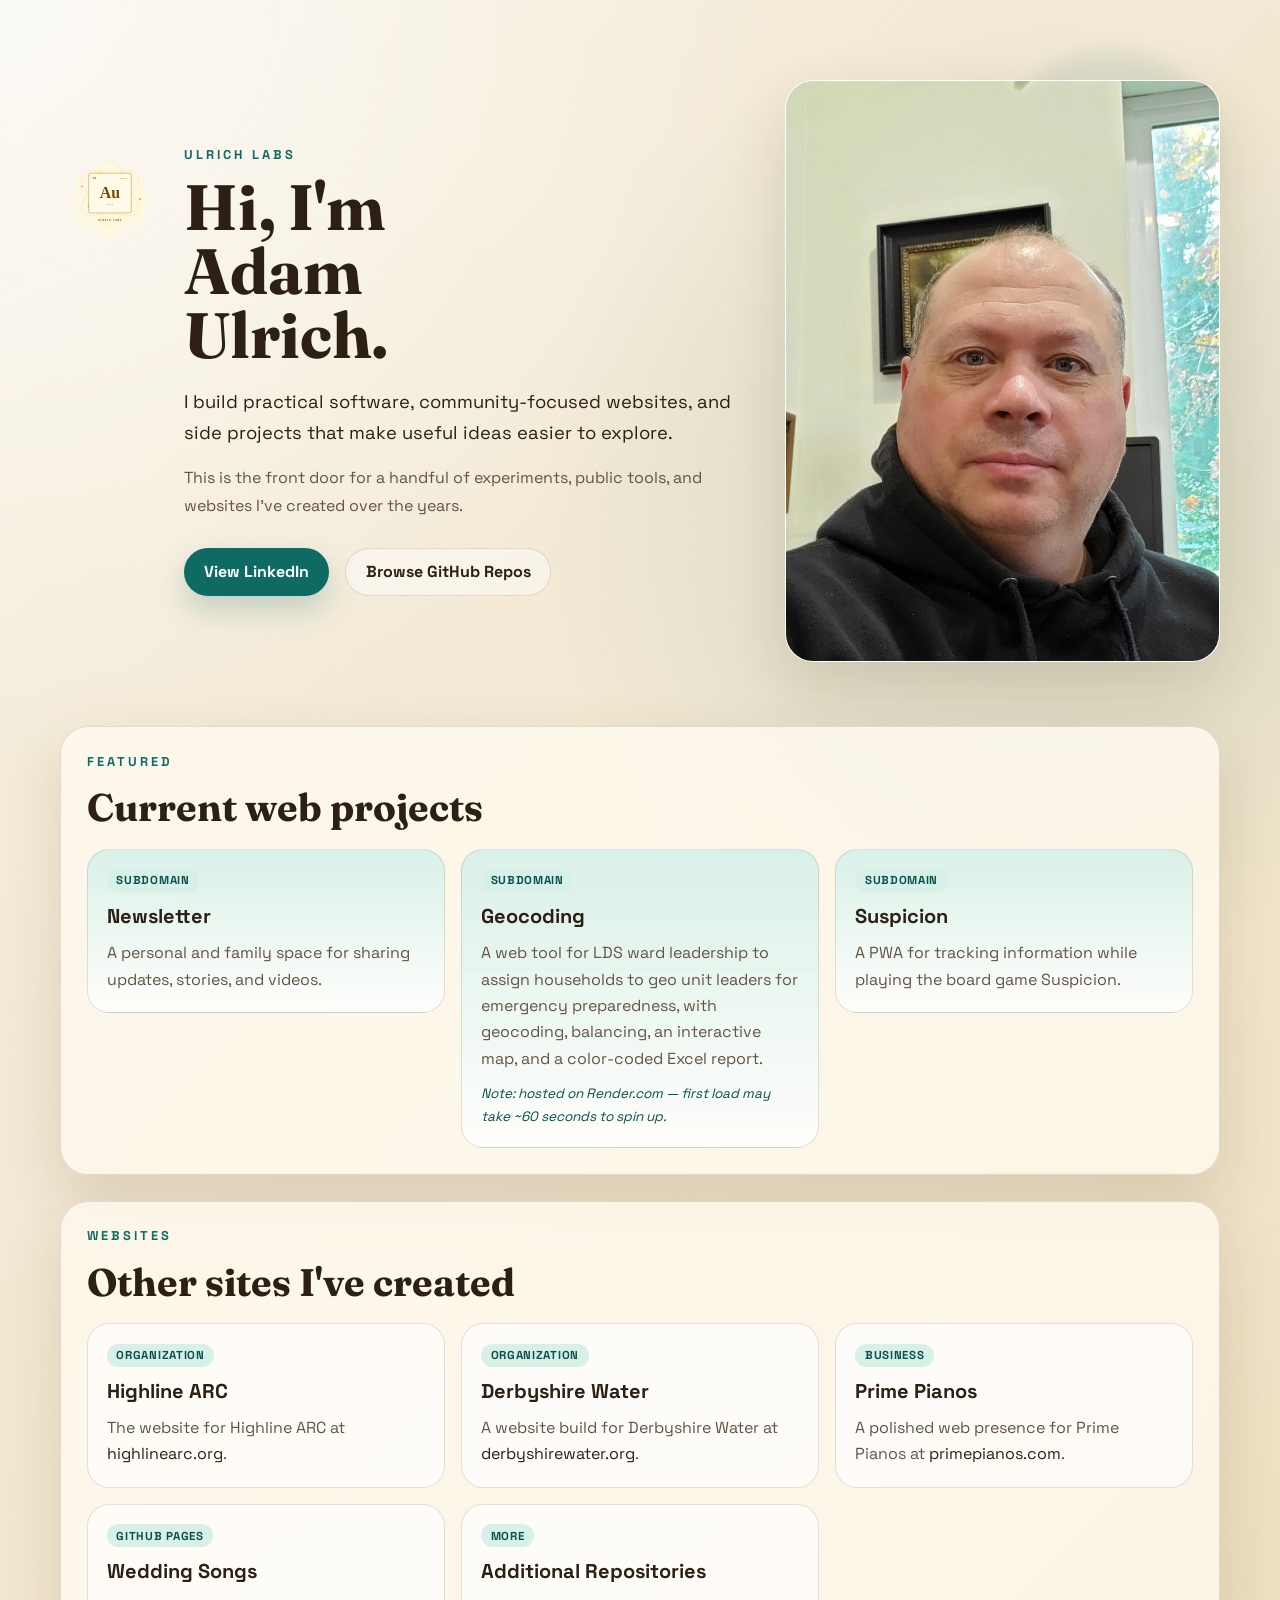
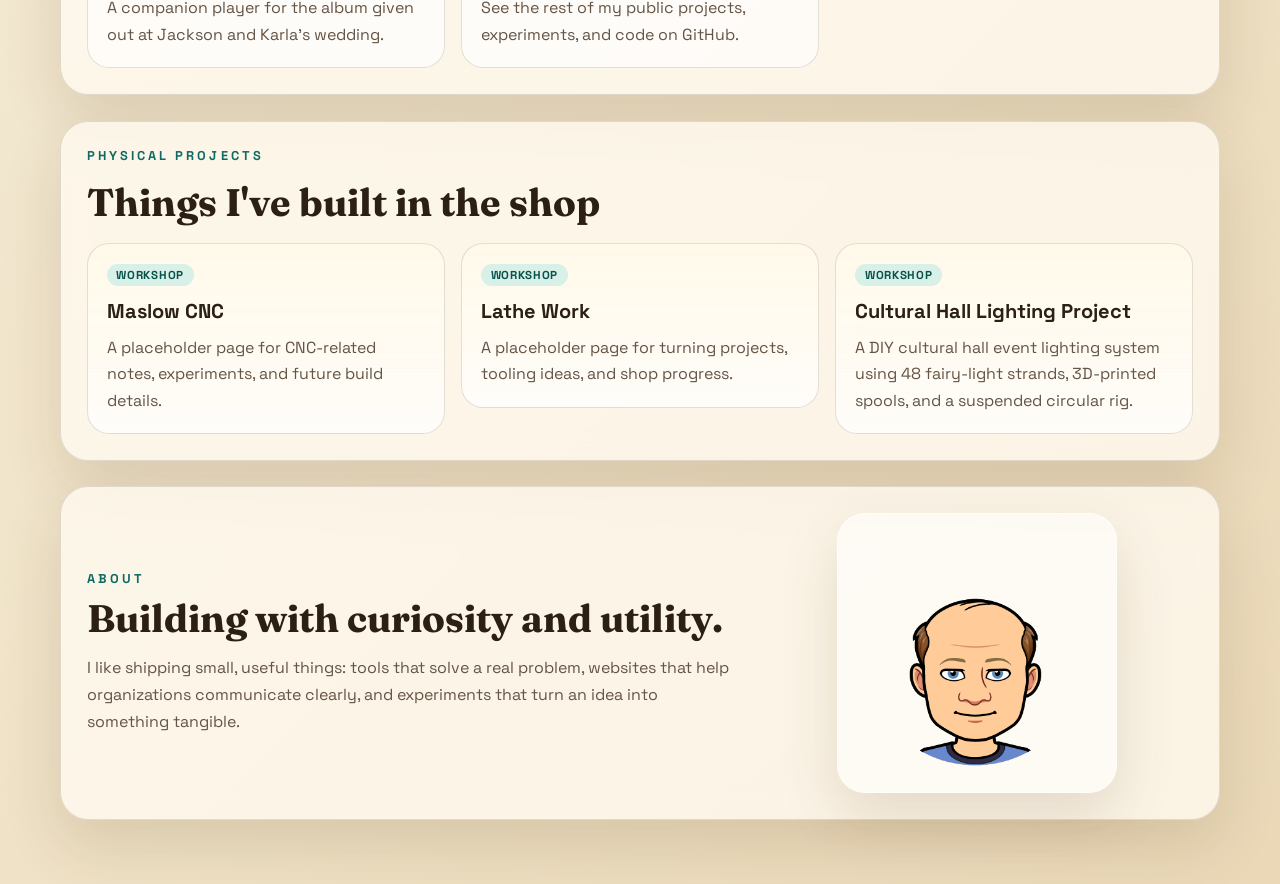
==== index.html @ a79c29d8 "wip" ====
<!DOCTYPE html>
<html lang="en">
<head>
  <meta charset="UTF-8">
  <meta name="viewport" content="width=device-width, initial-scale=1.0">
  <title>Ulrich Labs | Adam Ulrich</title>
  <meta
    name="description"
    content="The home of Adam Ulrich's software, experiments, and web projects."
  >
  <link rel="preconnect" href="https://fonts.googleapis.com">
  <link rel="preconnect" href="https://fonts.gstatic.com" crossorigin>
  <link
    href="https://fonts.googleapis.com/css2?family=Space+Grotesk:wght@400;500;700&family=Fraunces:opsz,wght@9..144,600;9..144,700&display=swap"
    rel="stylesheet"
  >
  <link rel="icon" href="ulrichlabs-favicon.svg" type="image/svg+xml">
  <link rel="stylesheet" href="style.css">
</head>
<body>
  <div class="page-shell">
    <header class="hero">
      <div class="hero-copy">
        <div class="intro-lockup">
          <a class="site-logo" href="index.html" aria-label="Ulrich Labs home">
            <img src="ulrichlabs-au-icon.svg" alt="Ulrich Labs AU icon">
          </a>
          <div class="intro-copy">
            <p class="eyebrow">Ulrich Labs</p>
            <h1>Hi, I'm Adam Ulrich.</h1>
            <p class="lede">
              I build practical software, community-focused websites, and side projects
              that make useful ideas easier to explore.
            </p>
            <p class="intro">
              This is the front door for a handful of experiments, public tools, and
              websites I've created over the years.
            </p>
            <div class="hero-actions">
              <a class="button button-primary" href="https://www.linkedin.com/in/adammulrich" target="_blank" rel="noreferrer">View LinkedIn</a>
              <a class="button button-secondary" href="https://github.com/adamulrich?tab=repositories" target="_blank" rel="noreferrer">Browse GitHub Repos</a>
            </div>
          </div>
        </div>
      </div>
      <div class="hero-media">
        <div class="portrait-card">
          <img
            src="images/20211103_090800-1742853880861.jpg"
            alt="Portrait of Adam Ulrich"
          >
        </div>
      </div>
    </header>

    <main>
      <section class="panel">
        <div class="section-heading">
          <p class="eyebrow">Featured</p>
          <h2>Current web projects</h2>
        </div>
        <div class="card-grid">
          <a class="project-card highlight" href="https://newsletter.ulrichlabs.dev" target="_blank" rel="noreferrer">
            <span class="card-tag">Subdomain</span>
            <h3>Newsletter</h3>
            <p>A personal and family space for sharing updates, stories, and videos.</p>
          </a>
          <a class="project-card highlight" href="https://geocoding.ulrichlabs.dev" target="_blank" rel="noreferrer">
            <span class="card-tag">Subdomain</span>
            <h3>Geocoding</h3>
            <p>A web tool for LDS ward leadership to assign households to geo unit leaders for emergency preparedness, with geocoding, balancing, an interactive map, and a color-coded Excel report.</p>
            <p class="card-note">Note: hosted on Render.com &mdash; first load may take ~60 seconds to spin up.</p>
          </a>
          <a class="project-card highlight" href="https://suspicion.ulrichlabs.dev" target="_blank" rel="noreferrer">
            <span class="card-tag">Subdomain</span>
            <h3>Suspicion</h3>
            <p>A PWA for tracking information while playing the board game Suspicion.</p>
          </a>
        </div>
      </section>

      <section class="panel">
        <div class="section-heading">
          <p class="eyebrow">Websites</p>
          <h2>Other sites I've created</h2>
        </div>
        <div class="card-grid">
          <a class="project-card" href="https://highlinearc.org" target="_blank" rel="noreferrer">
            <span class="card-tag">Organization</span>
            <h3>Highline ARC</h3>
            <p>The website for Highline ARC at <span>highlinearc.org</span>.</p>
          </a>
          <a class="project-card" href="https://derbyshirewater.org" target="_blank" rel="noreferrer">
            <span class="card-tag">Organization</span>
            <h3>Derbyshire Water</h3>
            <p>A website build for Derbyshire Water at <span>derbyshirewater.org</span>.</p>
          </a>
          <a class="project-card" href="https://primepianos.com" target="_blank" rel="noreferrer">
            <span class="card-tag">Business</span>
            <h3>Prime Pianos</h3>
            <p>A polished web presence for Prime Pianos at <span>primepianos.com</span>.</p>
          </a>
          <a class="project-card" href="https://adamulrich.github.io/wedding_songs/" target="_blank" rel="noreferrer">
            <span class="card-tag">GitHub Pages</span>
            <h3>Wedding Songs</h3>
            <p>A companion player for the album given out at Jackson and Karla's wedding.</p>
          </a>
          <a class="project-card" href="https://github.com/adamulrich?tab=repositories" target="_blank" rel="noreferrer">
            <span class="card-tag">More</span>
            <h3>Additional Repositories</h3>
            <p>See the rest of my public projects, experiments, and code on GitHub.</p>
          </a>
        </div>
      </section>

      <section class="panel">
        <div class="section-heading">
          <p class="eyebrow">Physical Projects</p>
          <h2>Things I've built in the shop</h2>
        </div>
        <div class="card-grid">
          <a class="project-card project-card-static" href="projects/maslow-cnc.html">
            <span class="card-tag">Workshop</span>
            <h3>Maslow CNC</h3>
            <p>A placeholder page for CNC-related notes, experiments, and future build details.</p>
          </a>
          <a class="project-card project-card-static" href="projects/lathe-work.html">
            <span class="card-tag">Workshop</span>
            <h3>Lathe Work</h3>
            <p>A placeholder page for turning projects, tooling ideas, and shop progress.</p>
          </a>
          <a class="project-card project-card-static" href="projects/cultural-hall-lighting.html">
            <span class="card-tag">Workshop</span>
            <h3>Cultural Hall Lighting Project</h3>
            <p>A DIY cultural hall event lighting system using 48 fairy-light strands, 3D-printed spools, and a suspended circular rig.</p>
          </a>
        </div>
      </section>

      <section class="about-strip">
        <div class="about-text">
          <p class="eyebrow">About</p>
          <h2>Building with curiosity and utility.</h2>
          <p>
            I like shipping small, useful things: tools that solve a real problem,
            websites that help organizations communicate clearly, and experiments
            that turn an idea into something tangible.
          </p>
        </div>
        <div class="about-media">
          <div class="about-bitmoji">
            <img
              src="images/adamu.png"
              alt="Bitmoji illustration of Adam Ulrich"
            >
          </div>
        </div>
      </section>
    </main>
  </div>
  <script src="lightbox.js"></script>
</body>
</html>
---- style.css ----
:root {
  --bg: #f6efe1;
  --bg-deep: #ead8b7;
  --panel: rgba(255, 250, 241, 0.8);
  --panel-strong: #fffaf1;
  --line: rgba(57, 42, 25, 0.14);
  --text: #2c2014;
  --muted: #645445;
  --accent: #0e6b63;
  --accent-strong: #0a514b;
  --accent-soft: #d7f0e8;
  --shadow: 0 24px 60px rgba(79, 47, 14, 0.14);
}

* {
  box-sizing: border-box;
}

html {
  scroll-behavior: smooth;
}

body {
  margin: 0;
  min-height: 100vh;
  font-family: "Space Grotesk", sans-serif;
  color: var(--text);
  background:
    radial-gradient(circle at top left, rgba(255, 255, 255, 0.72), transparent 28%),
    radial-gradient(circle at 80% 20%, rgba(14, 107, 99, 0.14), transparent 22%),
    linear-gradient(135deg, var(--bg) 0%, #f1e5cb 55%, var(--bg-deep) 100%);
}

img {
  display: block;
  max-width: 100%;
}

body.lightbox-active {
  overflow: hidden;
}

a {
  color: inherit;
  text-decoration: none;
}

.page-shell {
  width: min(1160px, calc(100% - 2rem));
  margin: 0 auto;
  padding: 2rem 0 4rem;
}

.page-shell-narrow {
  width: min(860px, calc(100% - 2rem));
}

.site-logo {
  display: inline-flex;
  align-items: center;
  width: fit-content;
  flex-shrink: 0;
}

.site-logo img {
  width: 100px;
  height: auto;
}

.intro-lockup {
  display: grid;
  grid-template-columns: auto minmax(0, 1fr);
  gap: 1.5rem;
  align-items: start;
}

.intro-copy {
  min-width: 0;
}

.hero,
.panel,
.about-strip {
  position: relative;
}

.hero {
  display: grid;
  grid-template-columns: 1.2fr 0.8fr;
  gap: 2rem;
  align-items: center;
  padding: 2rem 0 3rem;
}

.hero::before {
  content: "";
  position: absolute;
  inset: 1rem 0 auto auto;
  width: 220px;
  height: 220px;
  border-radius: 50%;
  background: rgba(14, 107, 99, 0.08);
  filter: blur(8px);
  z-index: -1;
}

.eyebrow {
  margin: 0 0 0.75rem;
  font-size: 0.8rem;
  font-weight: 700;
  letter-spacing: 0.24em;
  text-transform: uppercase;
  color: var(--accent);
}

h1,
h2,
h3 {
  margin: 0;
}

h1,
h2 {
  font-family: "Fraunces", serif;
  line-height: 1;
}

h1 {
  font-size: clamp(3rem, 5vw, 5.4rem);
  max-width: 9ch;
}

h2 {
  font-size: clamp(2rem, 3vw, 3rem);
}

.lede {
  max-width: 56ch;
  margin: 1.2rem 0 0;
  font-size: 1.15rem;
  line-height: 1.7;
  color: var(--text);
}

.intro {
  max-width: 54ch;
  margin: 1rem 0 0;
  line-height: 1.7;
  color: var(--muted);
}

.hero-actions {
  display: flex;
  flex-wrap: wrap;
  gap: 1rem;
  margin-top: 1.8rem;
}

.button {
  display: inline-flex;
  align-items: center;
  justify-content: center;
  min-height: 3rem;
  padding: 0.8rem 1.2rem;
  border-radius: 999px;
  border: 1px solid transparent;
  font-weight: 700;
  transition: transform 180ms ease, box-shadow 180ms ease, background 180ms ease;
}

.button:hover,
.project-card:hover {
  transform: translateY(-2px);
}

.button-primary {
  color: #fff;
  background: var(--accent);
  box-shadow: 0 14px 30px rgba(14, 107, 99, 0.22);
}

.button-primary:hover {
  background: var(--accent-strong);
}

.button-secondary {
  background: rgba(255, 255, 255, 0.45);
  border-color: var(--line);
}

.hero-media {
  display: grid;
  gap: 1rem;
  align-content: start;
  padding: 1rem 0 1rem 1rem;
}

.portrait-card {
  overflow: hidden;
  border: 1px solid rgba(255, 255, 255, 0.7);
  border-radius: 28px;
  box-shadow: var(--shadow);
  background: var(--panel-strong);
}

.portrait-card img {
  width: 100%;
  height: min(70vh, 580px);
  object-fit: cover;
  object-position: center top;
}

main {
  display: grid;
  align-items: start;
  gap: 1.6rem;
}

.detail-layout {
  padding-top: 0.5rem;
}

.panel,
.about-strip {
  padding: 1.6rem;
  border: 1px solid var(--line);
  border-radius: 28px;
  background: var(--panel);
  backdrop-filter: blur(12px);
  box-shadow: var(--shadow);
}

.section-heading {
  display: grid;
  gap: 0.4rem;
  margin-bottom: 1.4rem;
}

.card-grid {
  display: grid;
  grid-template-columns: repeat(3, minmax(0, 1fr));
  align-items: start;
  grid-auto-rows: max-content;
  gap: 1rem;
}

.card-grid-two {
  grid-template-columns: repeat(2, minmax(0, 1fr));
}

.project-card {
  display: grid;
  align-content: start;
  gap: 0.7rem;
  min-width: 0;
  padding: 1.2rem;
  border: 1px solid var(--line);
  border-radius: 22px;
  background: rgba(255, 255, 255, 0.66);
  transition: transform 180ms ease, border-color 180ms ease, box-shadow 180ms ease;
}

.project-card:hover {
  border-color: rgba(14, 107, 99, 0.45);
  box-shadow: 0 16px 36px rgba(79, 47, 14, 0.1);
}

.project-card h3 {
  font-size: 1.25rem;
}

.project-card p {
  margin: 0;
  line-height: 1.65;
  color: var(--muted);
}

.project-card p.card-note {
  font-size: 0.85rem;
  font-style: italic;
  color: var(--accent-strong);
}

.project-card span:not(.card-tag) {
  color: var(--text);
}

.highlight {
  background:
    linear-gradient(180deg, rgba(215, 240, 232, 0.95), rgba(255, 255, 255, 0.8));
}

.card-tag {
  display: inline-flex;
  align-items: center;
  width: fit-content;
  padding: 0.28rem 0.6rem;
  border-radius: 999px;
  background: var(--accent-soft);
  color: var(--accent-strong);
  font-size: 0.72rem;
  font-weight: 700;
  letter-spacing: 0.06em;
  text-transform: uppercase;
}

.project-card-static {
  background:
    linear-gradient(180deg, rgba(255, 249, 233, 0.94), rgba(255, 255, 255, 0.75));
}

.about-strip {
  display: grid;
  grid-template-columns: 1.2fr 0.8fr;
  gap: 1.4rem;
  align-items: center;
}

.about-media {
  display: flex;
  justify-content: center;
}

.about-bitmoji {
  width: min(100%, 280px);
  padding: 1rem;
  border: 1px solid rgba(255, 255, 255, 0.7);
  border-radius: 28px;
  background: rgba(255, 255, 255, 0.55);
  box-shadow: var(--shadow);
}

.about-bitmoji img {
  width: 100%;
  height: auto;
}

.detail-panel {
  display: grid;
  gap: 1rem;
  min-height: 320px;
  align-content: start;
}

.detail-title {
  font-size: clamp(2.6rem, 5vw, 4.4rem);
}

.detail-lede {
  max-width: 46ch;
  margin: 0;
  line-height: 1.75;
  color: var(--muted);
}

.detail-actions {
  display: flex;
  flex-wrap: wrap;
  gap: 1rem;
  margin-top: 0.5rem;
}

.about-text p:last-child {
  margin: 1rem 0 0;
  line-height: 1.7;
  color: var(--muted);
}

.project-hero-layout {
  display: grid;
  grid-template-columns: minmax(0, 1.1fr) minmax(280px, 0.9fr);
  gap: 2rem;
  align-items: center;
}

.project-hero-copy {
  min-width: 0;
}

.content-stack {
  display: grid;
  gap: 1.4rem;
}

.prose {
  display: grid;
  gap: 1rem;
  max-width: 72ch;
}

.prose p {
  margin: 0;
  line-height: 1.75;
  color: var(--muted);
}

.prose a,
.list-card a {
  color: var(--accent-strong);
  text-decoration: underline;
  text-underline-offset: 0.14em;
}

.intro-guidance {
  display: grid;
  gap: 1.2rem;
  min-width: 0;
  padding: 1.4rem;
  border: 1px solid rgba(14, 107, 99, 0.18);
  border-radius: 24px;
  background:
    linear-gradient(180deg, rgba(215, 240, 232, 0.46), rgba(255, 255, 255, 0.72));
}

.intro-guidance h3 {
  font-size: 1.2rem;
}

.intro-guidance p {
  margin: 0;
  line-height: 1.75;
  color: var(--muted);
}

.supporting-note {
  max-width: 72ch;
  margin: 0;
  line-height: 1.75;
  color: var(--muted);
}

.stat-grid {
  display: grid;
  grid-template-columns: repeat(4, minmax(0, 1fr));
  gap: 1rem;
}

.stat-card,
.list-card {
  padding: 1.2rem;
  border: 1px solid var(--line);
  border-radius: 22px;
  background: rgba(255, 255, 255, 0.66);
}

.stat-card strong {
  display: block;
  margin-bottom: 0.4rem;
  font-family: "Fraunces", serif;
  font-size: 2rem;
  line-height: 1;
}

.stat-card span {
  color: var(--muted);
  line-height: 1.6;
}

.checklist-grid {
  display: grid;
  grid-template-columns: repeat(3, minmax(0, 1fr));
  gap: 1rem;
}

.list-card h3 {
  margin-bottom: 0.85rem;
  font-size: 1.1rem;
}

.list-card ul + h3 {
  margin-top: 1.4rem;
}

.list-card ul {
  margin: 0;
  padding-left: 1.2rem;
  color: var(--muted);
  line-height: 1.65;
}

.list-card li + li {
  margin-top: 0.45rem;
}

.figure-grid {
  display: grid;
  grid-template-columns: repeat(2, minmax(0, 1fr));
  gap: 1rem;
}

.media-copy-layout {
  display: grid;
  grid-template-columns: minmax(0, 1fr) minmax(240px, 360px);
  gap: 1.5rem;
  align-items: start;
}

.media-copy-layout-30-70 {
  grid-template-columns: minmax(0, 3fr) minmax(320px, 7fr);
}

.rigging-layout {
  display: grid;
  grid-template-columns: minmax(0, 4fr) minmax(320px, 6fr);
  gap: 1rem;
  align-items: start;
}

.rigging-copy {
  min-width: 0;
}

.rigging-copy .section-heading {
  margin-bottom: 1rem;
}

.project-figure-fill {
  width: min(100%, 520px);
  justify-self: start;
  align-self: start;
}

.project-figure-fill img {
  width: 100%;
  height: auto;
  max-height: 600px;
  aspect-ratio: auto;
  object-fit: contain;
  object-position: center top;
}

.project-figure {
  margin: 0;
  overflow: hidden;
  border: 1px solid rgba(255, 255, 255, 0.7);
  border-radius: 24px;
  background: rgba(255, 255, 255, 0.72);
  box-shadow: var(--shadow);
}

.project-figure img {
  width: 100%;
  aspect-ratio: 16 / 9;
  object-fit: cover;
}

.project-figure figcaption {
  padding: 0.9rem 1rem 1rem;
  color: var(--muted);
  line-height: 1.55;
  font-size: 0.96rem;
}

.project-figure-portrait {
  max-width: 640px;
}

.project-figure-portrait img {
  aspect-ratio: auto;
  object-fit: contain;
  height: auto;
}

.project-figure-capped {
  width: min(100%, 360px);
  justify-self: center;
}

.project-figure-capped img {
  max-height: 430px;
}

.lightbox-trigger {
  cursor: zoom-in;
}

.lightbox {
  position: fixed;
  inset: 0;
  z-index: 9999;
  display: none;
}

.lightbox-open {
  display: block;
}

.lightbox-backdrop {
  position: absolute;
  inset: 0;
  background: rgba(27, 20, 12, 0.82);
  backdrop-filter: blur(6px);
}

.lightbox-dialog {
  position: relative;
  z-index: 1;
  display: grid;
  place-items: center;
  width: min(92vw, 1200px);
  height: min(88vh, 900px);
  margin: min(6vh, 3rem) auto;
  padding: 3.5rem 1.5rem 1.5rem;
}

.lightbox-image {
  max-width: 100%;
  max-height: 100%;
  width: auto;
  height: auto;
  border-radius: 20px;
  box-shadow: 0 24px 60px rgba(0, 0, 0, 0.35);
}

.lightbox-close {
  position: absolute;
  top: 0.25rem;
  right: 0.25rem;
  width: 2.75rem;
  height: 2.75rem;
  border: 0;
  border-radius: 999px;
  background: rgba(255, 250, 241, 0.92);
  color: var(--text);
  font-size: 2rem;
  line-height: 1;
  cursor: pointer;
  box-shadow: 0 12px 24px rgba(0, 0, 0, 0.2);
}

.lightbox-close:hover {
  background: #fff;
}

@media (max-width: 1120px) {
  .hero {
    grid-template-columns: 1fr;
    align-items: start;
  }

  .hero-copy,
  .hero-media {
    grid-column: 1;
    grid-row: 1;
  }

  .hero-copy {
    padding-right: 13rem;
  }

  .site-logo img {
    width: 82px;
  }

  .intro-lockup {
    grid-template-columns: auto minmax(0, 1fr);
    gap: 1rem;
    align-items: start;
  }

  .hero-media {
    padding: 0;
    justify-self: end;
    align-self: start;
    margin-top: 0.35rem;
    justify-items: end;
  }

  .portrait-card {
    width: 200px;
    border-radius: 24px;
  }

  .portrait-card img {
    display: block;
    height: 200px;
    aspect-ratio: 1;
    object-fit: cover;
    object-position: center 18%;
  }

  h1 {
    max-width: 12ch;
  }

  .media-copy-layout {
    grid-template-columns: 1fr;
  }

  .rigging-layout {
    grid-template-columns: 1fr;
  }
}

@media (max-width: 900px) {
  .hero-copy {
    padding-right: 11.5rem;
  }

  h1 {
    max-width: 9.5ch;
  }
}

@media (max-width: 960px) {
  .about-strip,
  .card-grid,
  .project-hero-layout,
  .stat-grid,
  .checklist-grid,
  .figure-grid,
  .media-copy-layout {
    grid-template-columns: 1fr;
  }

  .card-grid-two {
    grid-template-columns: 1fr;
  }

}

@media (max-width: 640px) {
  .page-shell {
    width: min(100% - 1rem, 100%);
    padding-top: 1rem;
  }

  .lightbox-dialog {
    width: min(94vw, 100%);
    height: min(84vh, 100%);
    padding: 3.25rem 0.75rem 0.75rem;
  }

  .lightbox-close {
    top: 0;
    right: 0;
  }

  .site-logo img {
    width: 72px;
  }

  .intro-lockup {
    grid-template-columns: auto minmax(0, 1fr);
    gap: 0.7rem;
    align-items: start;
  }

  .hero,
  .panel,
  .about-strip {
    padding: 1.2rem;
    border-radius: 22px;
  }

  h1 {
    font-size: clamp(2.4rem, 14vw, 3.5rem);
  }

  .hero-actions {
    flex-direction: column;
    clear: both;
  }

  .button {
    width: 100%;
  }

  .hero-copy {
    padding-right: 9.5rem;
    padding-top: 0;
  }

  .hero-media {
    margin-top: 0;
  }

  .portrait-card {
    width: 140px;
  }

  .portrait-card img {
    height: 140px;
  }
}

@media (max-width: 400px) {
  .hero-copy,
  .hero-media {
    grid-row: auto;
  }

  .hero-copy {
    padding-right: 0;
  }

  .hero-media {
    justify-self: center;
    align-self: start;
    justify-items: center;
    margin-bottom: 1rem;
  }

  .portrait-card {
    width: min(100%, 180px);
  }

  .portrait-card img {
    height: 180px;
  }
}
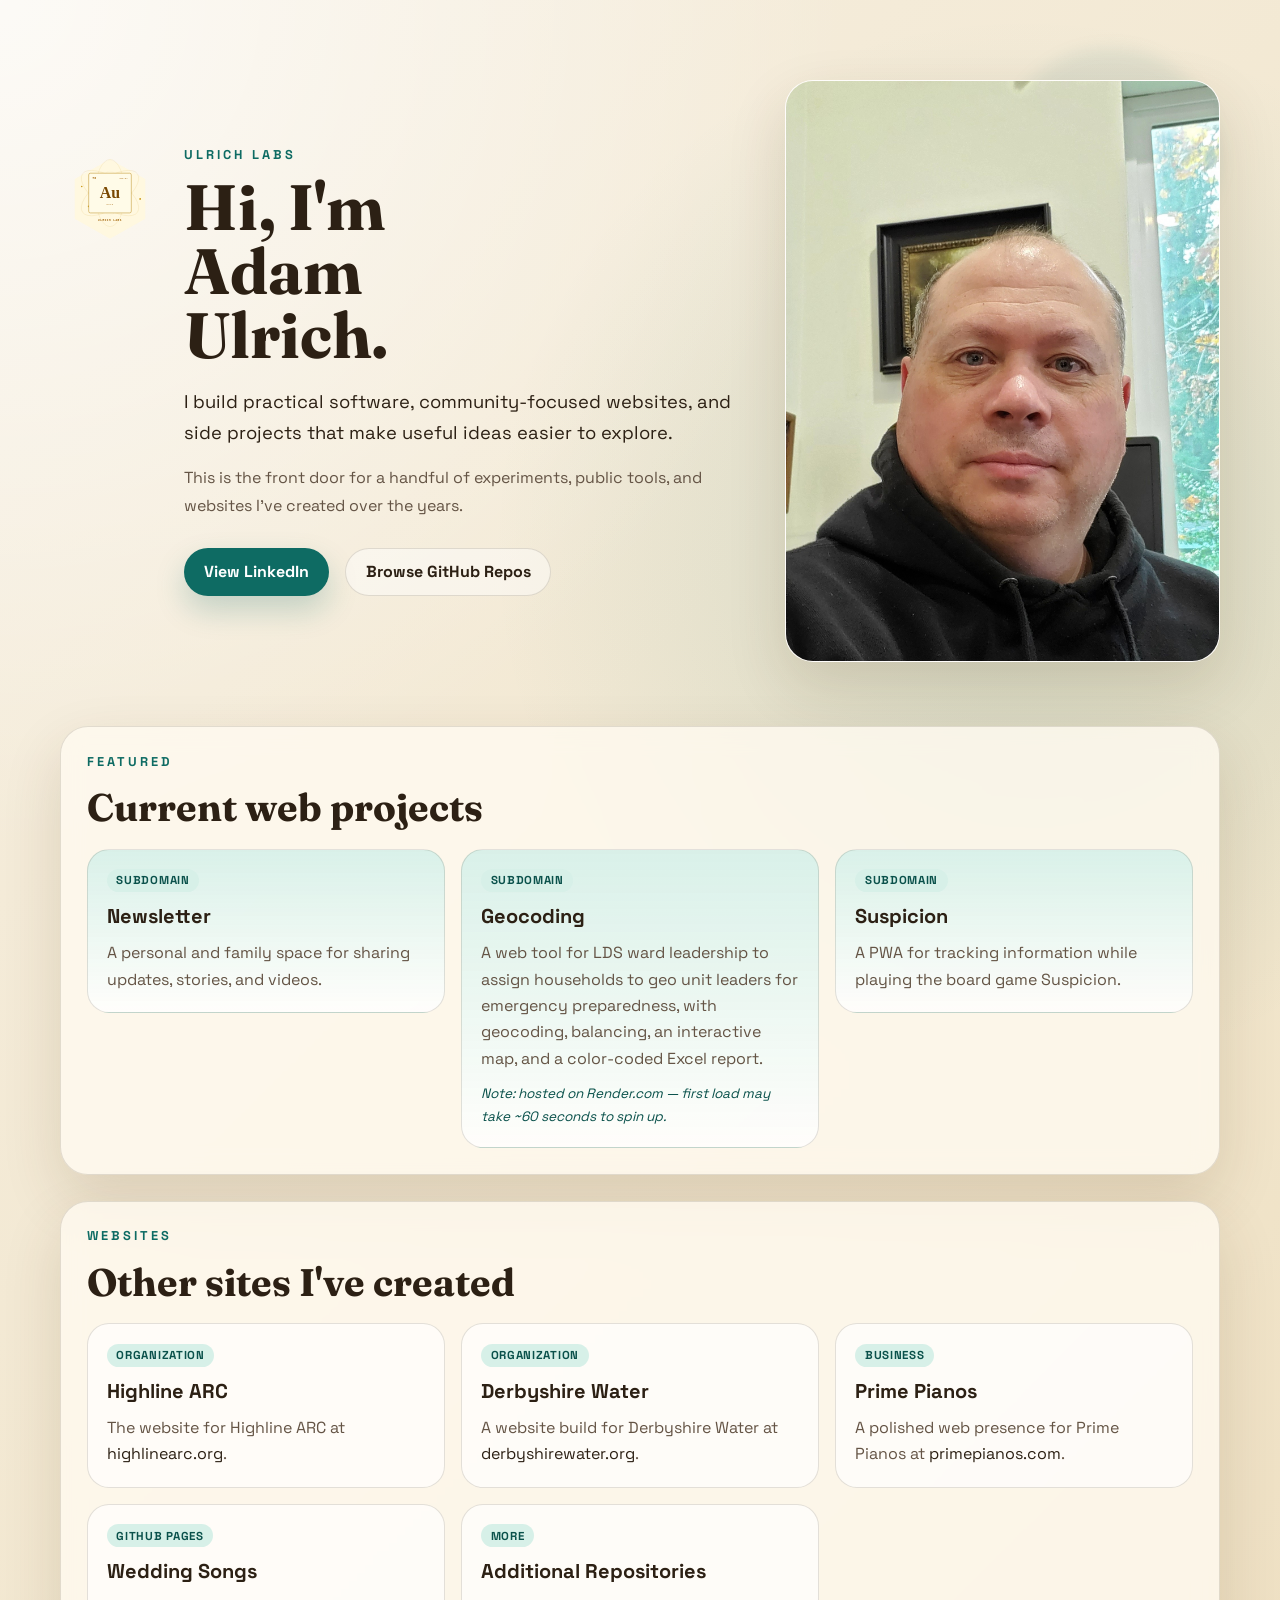
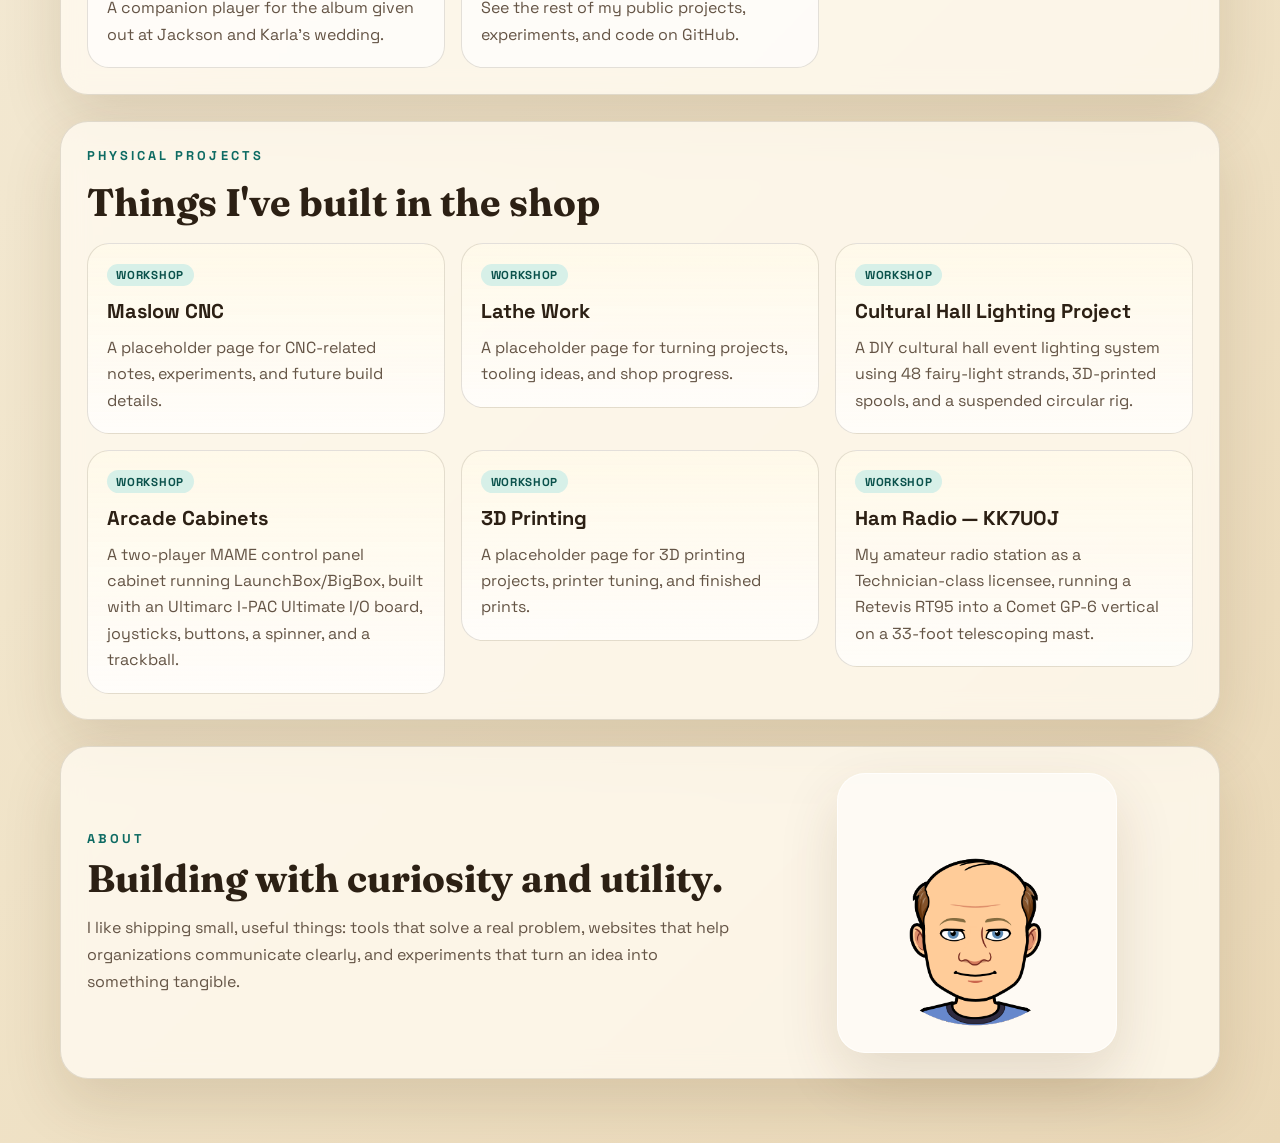
==== commit 3a93bcf8: "add ham radio and mame cabinet projects" ====
--- a/index.html
+++ b/index.html
@@ -100,7 +100,7 @@
             <h3>Prime Pianos</h3>
             <p>A polished web presence for Prime Pianos at <span>primepianos.com</span>.</p>
           </a>
-          <a class="project-card" href="https://adamulrich.github.io/wedding_songs/" target="_blank" rel="noreferrer">
+          <a class="project-card" href="https://weddingsongs.ulrichlabs.dev" target="_blank" rel="noreferrer">
             <span class="card-tag">GitHub Pages</span>
             <h3>Wedding Songs</h3>
             <p>A companion player for the album given out at Jackson and Karla's wedding.</p>
@@ -134,6 +134,21 @@
             <h3>Cultural Hall Lighting Project</h3>
             <p>A DIY cultural hall event lighting system using 48 fairy-light strands, 3D-printed spools, and a suspended circular rig.</p>
           </a>
+          <a class="project-card project-card-static" href="projects/arcade-cabinets.html">
+            <span class="card-tag">Workshop</span>
+            <h3>Arcade Cabinets</h3>
+            <p>A two-player MAME control panel cabinet running LaunchBox/BigBox, built with an Ultimarc I-PAC Ultimate I/O board, joysticks, buttons, a spinner, and a trackball.</p>
+          </a>
+          <a class="project-card project-card-static" href="projects/3d-printing.html">
+            <span class="card-tag">Workshop</span>
+            <h3>3D Printing</h3>
+            <p>A placeholder page for 3D printing projects, printer tuning, and finished prints.</p>
+          </a>
+          <a class="project-card project-card-static" href="projects/ham-radio.html">
+            <span class="card-tag">Workshop</span>
+            <h3>Ham Radio &mdash; KK7UOJ</h3>
+            <p>My amateur radio station as a Technician-class licensee, running a Retevis RT95 into a Comet GP-6 vertical on a 33-foot telescoping mast.</p>
+          </a>
         </div>
       </section>
 
--- a/style.css
+++ b/style.css
@@ -395,7 +395,8 @@
 }
 
 .prose a,
-.list-card a {
+.list-card a,
+.software-bullet a {
   color: var(--accent-strong);
   text-decoration: underline;
   text-underline-offset: 0.14em;
@@ -497,6 +498,68 @@
 
 .media-copy-layout-30-70 {
   grid-template-columns: minmax(0, 3fr) minmax(320px, 7fr);
+}
+
+.software-bullet {
+  display: grid;
+  grid-template-columns: 96px minmax(0, 1fr) minmax(220px, 320px);
+  gap: 1.25rem;
+  align-items: center;
+}
+
+.software-bullet-logo {
+  width: 96px;
+  height: 96px;
+  display: flex;
+  align-items: center;
+  justify-content: center;
+  background: rgba(255, 255, 255, 0.72);
+  border: 1px solid rgba(255, 255, 255, 0.7);
+  border-radius: 16px;
+  box-shadow: var(--shadow);
+  padding: 0.6rem;
+  box-sizing: border-box;
+}
+
+.software-bullet-logo img {
+  max-width: 100%;
+  max-height: 100%;
+  object-fit: contain;
+  display: block;
+}
+
+.software-bullet h3 {
+  margin: 0 0 0.35rem 0;
+}
+
+.software-bullet p {
+  margin: 0 0 0.85rem 0;
+  line-height: 1.65;
+}
+
+.software-bullet p:last-child {
+  margin-bottom: 0;
+}
+
+.software-bullet-figure {
+  margin: 0;
+  border: 1px solid rgba(255, 255, 255, 0.7);
+  border-radius: 16px;
+  background: rgba(255, 255, 255, 0.72);
+  box-shadow: var(--shadow);
+  padding: 0.6rem;
+  display: flex;
+  align-items: center;
+  justify-content: center;
+  min-height: 140px;
+}
+
+.software-bullet-figure img {
+  max-width: 100%;
+  max-height: 220px;
+  height: auto;
+  object-fit: contain;
+  display: block;
 }
 
 .rigging-layout {
@@ -690,6 +753,14 @@
   .rigging-layout {
     grid-template-columns: 1fr;
   }
+
+  .software-bullet {
+    grid-template-columns: 72px minmax(0, 1fr);
+  }
+
+  .software-bullet-figure {
+    grid-column: 1 / -1;
+  }
 }
 
 @media (max-width: 900px) {
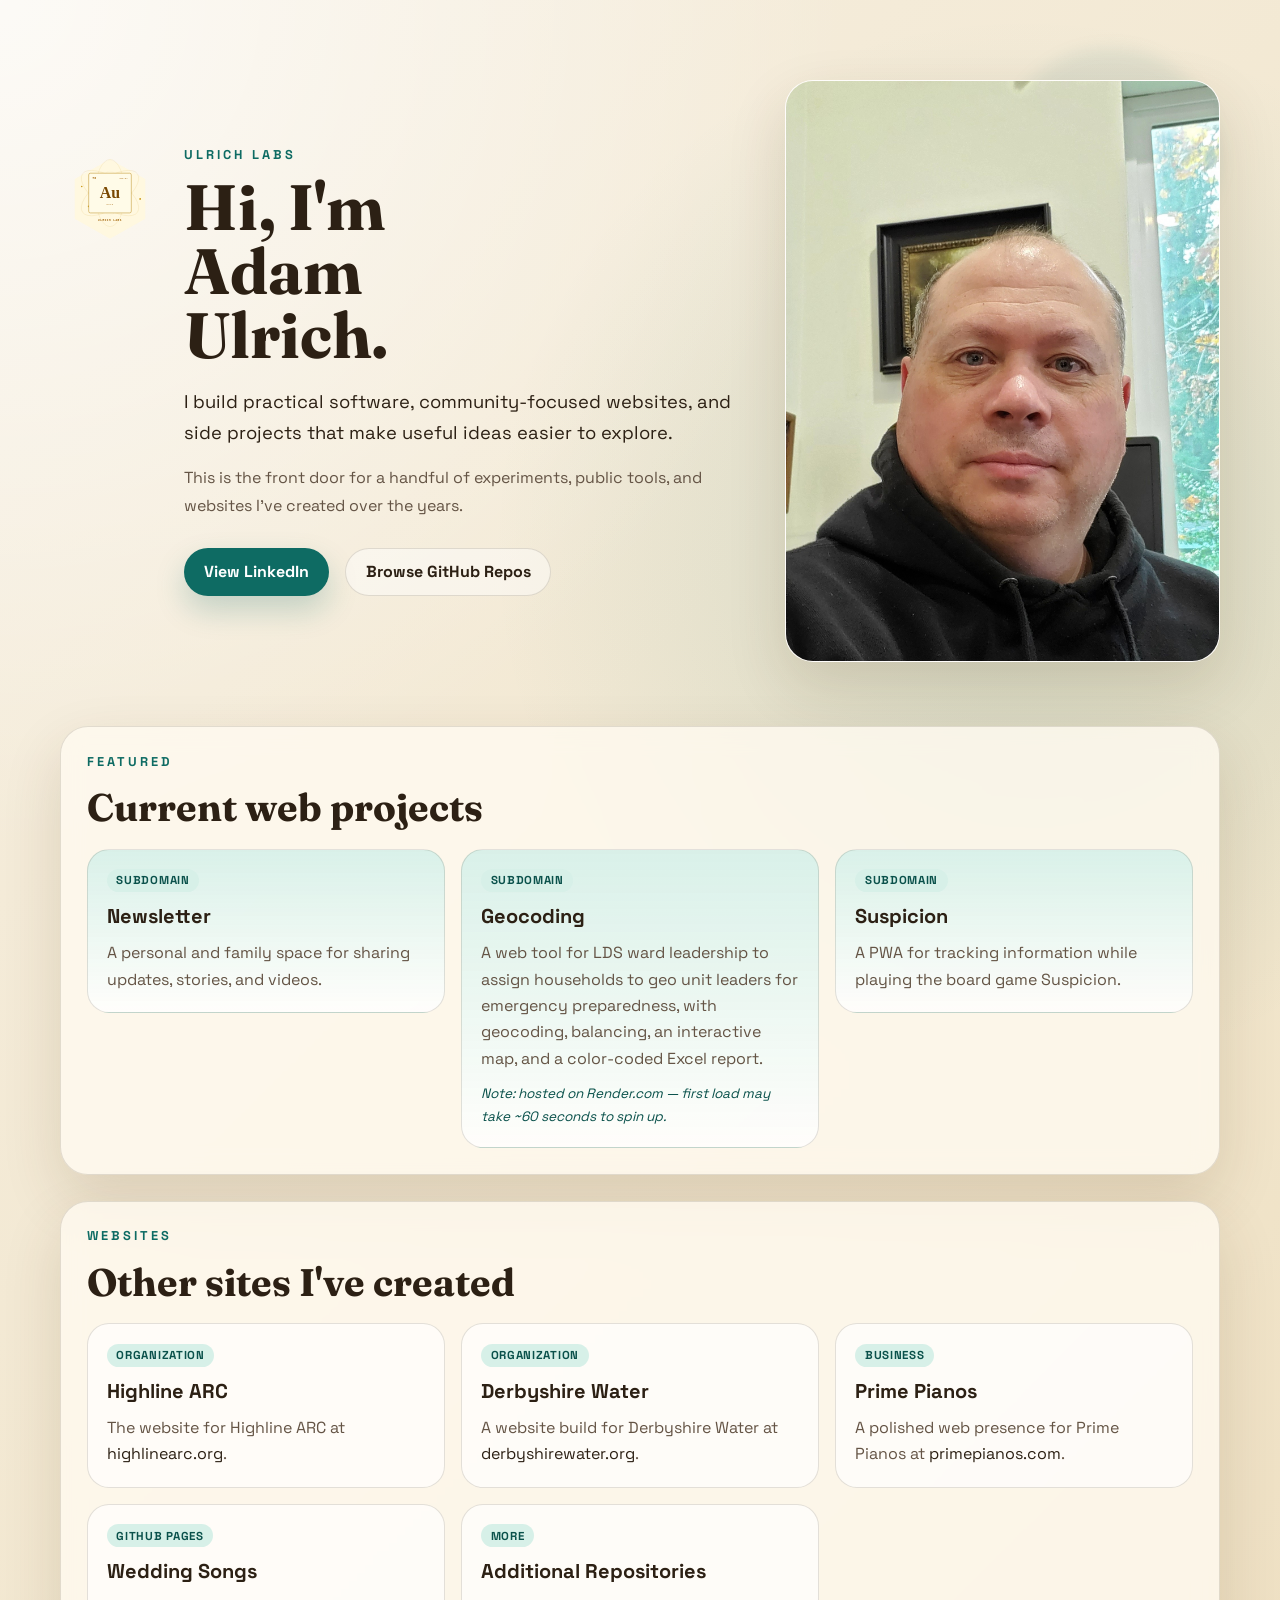
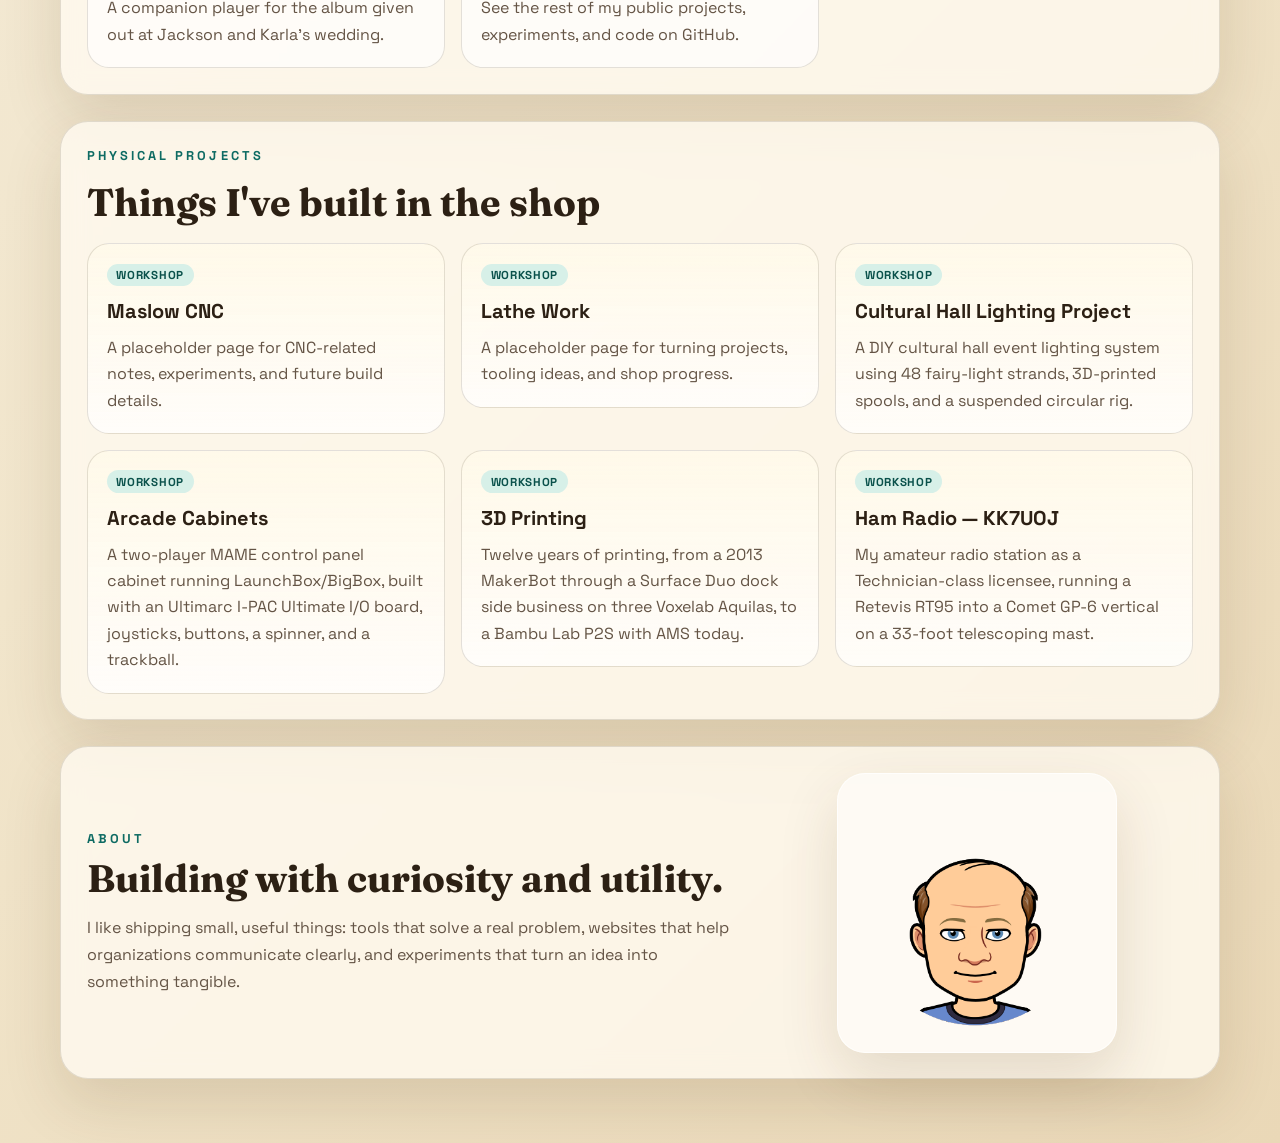
==== commit e87a610b: "add 3d printing page and gallery" ====
--- a/index.html
+++ b/index.html
@@ -142,7 +142,7 @@
           <a class="project-card project-card-static" href="projects/3d-printing.html">
             <span class="card-tag">Workshop</span>
             <h3>3D Printing</h3>
-            <p>A placeholder page for 3D printing projects, printer tuning, and finished prints.</p>
+            <p>Twelve years of printing, from a 2013 MakerBot through a Surface Duo dock side business on three Voxelab Aquilas, to a Bambu Lab P2S with AMS today.</p>
           </a>
           <a class="project-card project-card-static" href="projects/ham-radio.html">
             <span class="card-tag">Workshop</span>
--- a/style.css
+++ b/style.css
@@ -489,6 +489,12 @@
   gap: 1rem;
 }
 
+.gallery-grid {
+  display: grid;
+  grid-template-columns: repeat(auto-fill, minmax(240px, 1fr));
+  gap: 1rem;
+}
+
 .media-copy-layout {
   display: grid;
   grid-template-columns: minmax(0, 1fr) minmax(240px, 360px);
@@ -645,7 +651,9 @@
 }
 
 .lightbox-open {
-  display: block;
+  display: flex;
+  align-items: center;
+  justify-content: center;
 }
 
 .lightbox-backdrop {
@@ -658,17 +666,14 @@
 .lightbox-dialog {
   position: relative;
   z-index: 1;
-  display: grid;
-  place-items: center;
-  width: min(92vw, 1200px);
-  height: min(88vh, 900px);
-  margin: min(6vh, 3rem) auto;
+  max-width: 96vw;
   padding: 3.5rem 1.5rem 1.5rem;
 }
 
 .lightbox-image {
-  max-width: 100%;
-  max-height: 100%;
+  display: block;
+  max-width: min(92vw, 1200px);
+  max-height: calc(96vh - 5rem);
   width: auto;
   height: auto;
   border-radius: 20px;
@@ -797,9 +802,12 @@
   }
 
   .lightbox-dialog {
-    width: min(94vw, 100%);
-    height: min(84vh, 100%);
     padding: 3.25rem 0.75rem 0.75rem;
+  }
+
+  .lightbox-image {
+    max-width: 96vw;
+    max-height: calc(96vh - 4.5rem);
   }
 
   .lightbox-close {
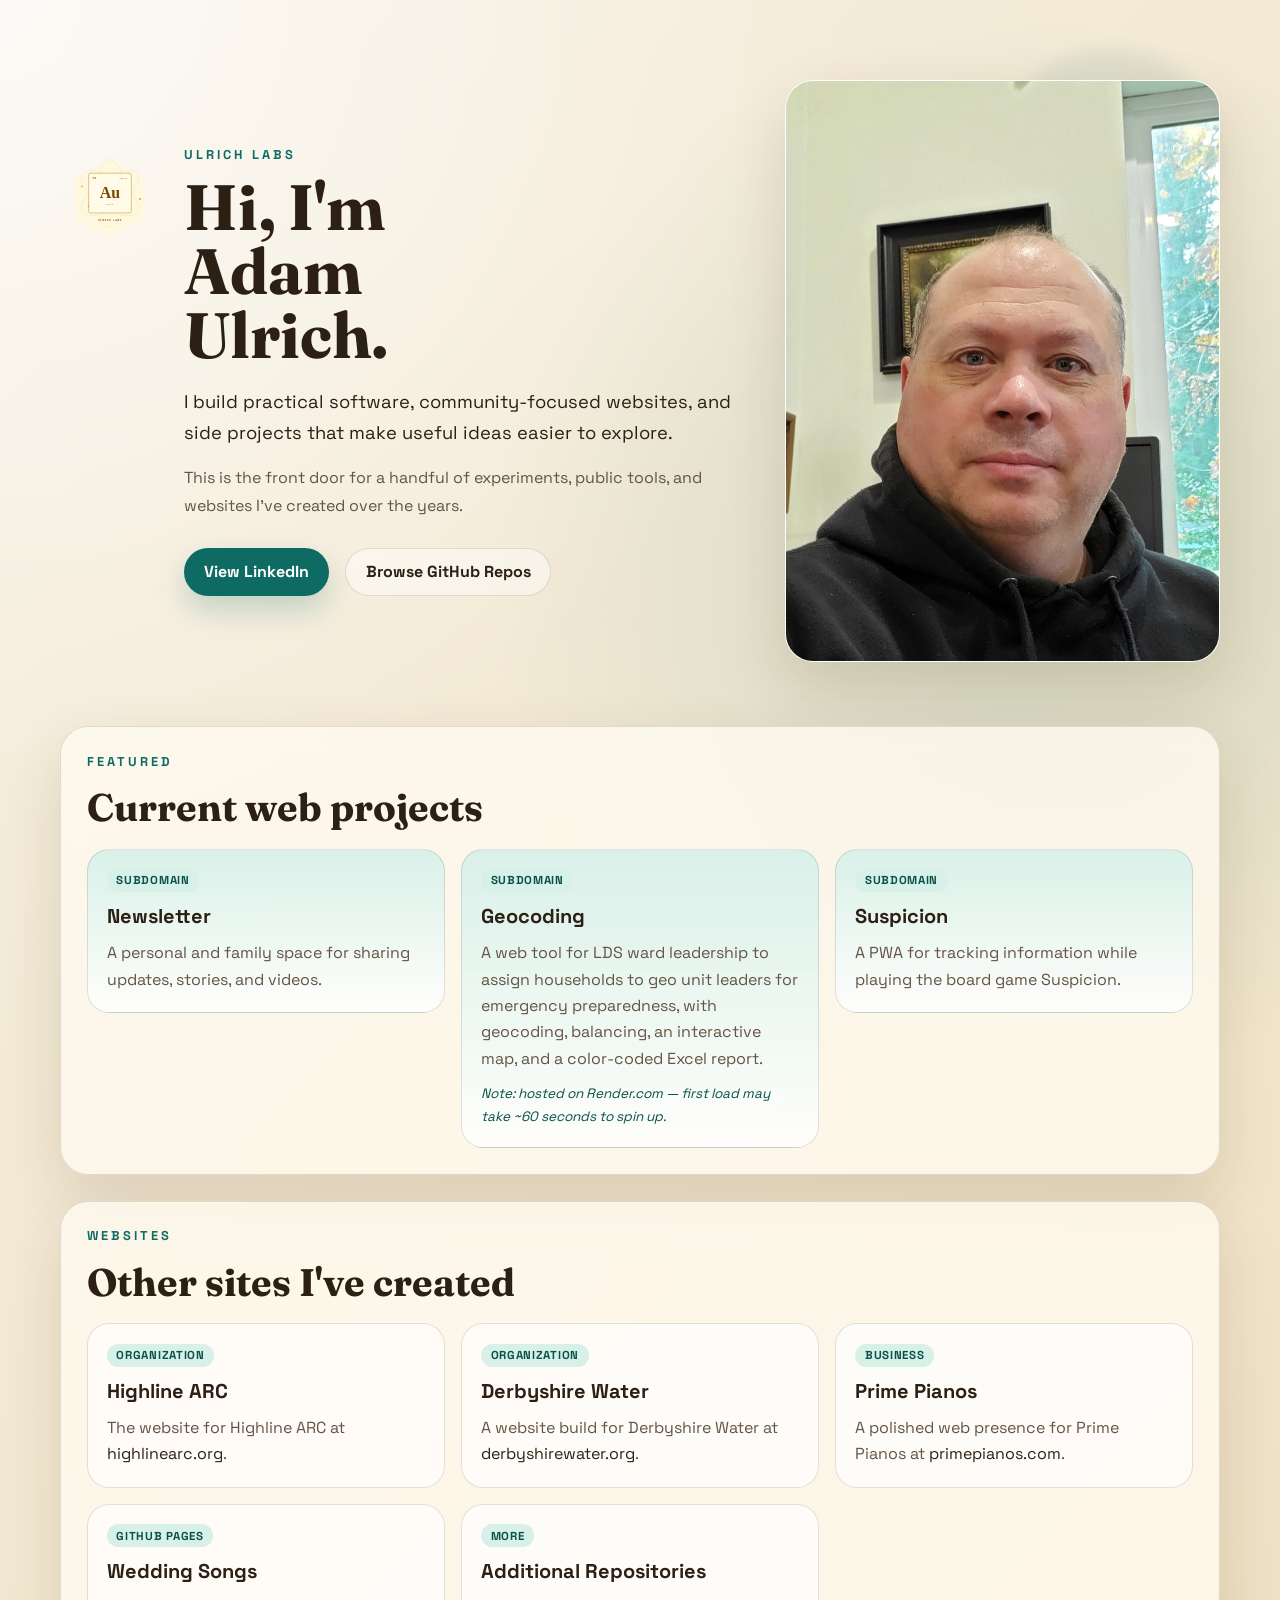
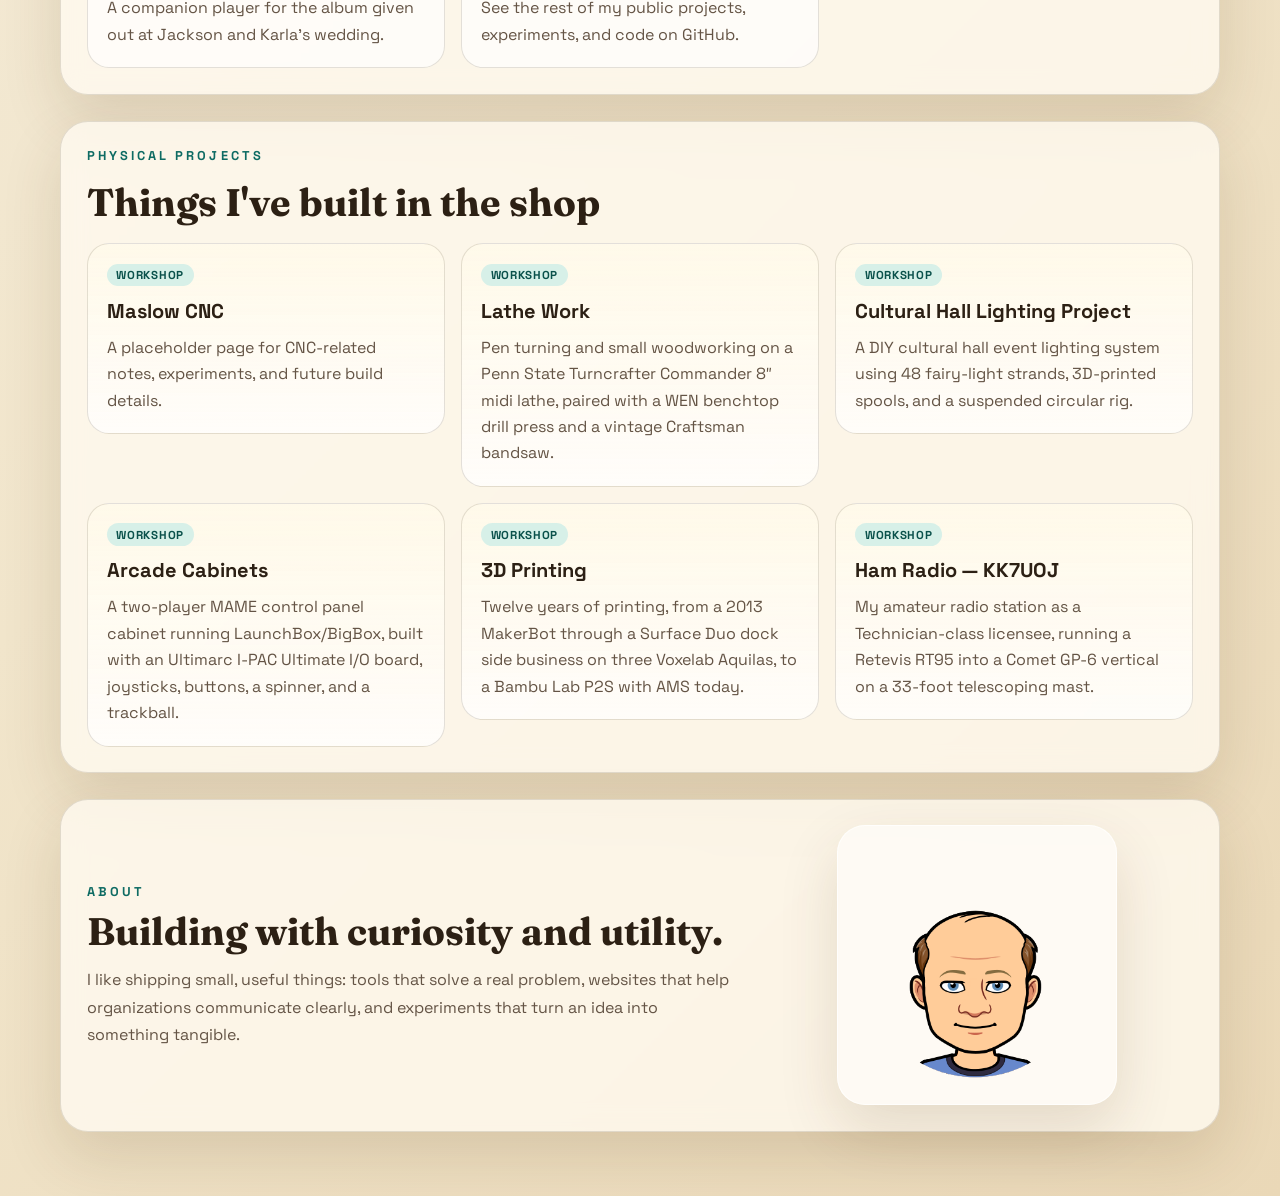
==== commit 014f93c7: "wip" ====
--- a/index.html
+++ b/index.html
@@ -127,7 +127,7 @@
           <a class="project-card project-card-static" href="projects/lathe-work.html">
             <span class="card-tag">Workshop</span>
             <h3>Lathe Work</h3>
-            <p>A placeholder page for turning projects, tooling ideas, and shop progress.</p>
+            <p>Pen turning and small woodworking on a Penn State Turncrafter Commander 8&Prime; midi lathe, paired with a WEN benchtop drill press and a vintage Craftsman bandsaw.</p>
           </a>
           <a class="project-card project-card-static" href="projects/cultural-hall-lighting.html">
             <span class="card-tag">Workshop</span>
--- a/style.css
+++ b/style.css
@@ -461,6 +461,19 @@
   display: grid;
   grid-template-columns: repeat(3, minmax(0, 1fr));
   gap: 1rem;
+}
+
+.checklist-grid-4 {
+  grid-template-columns: repeat(4, minmax(0, 1fr));
+}
+
+.list-card-image {
+  display: block;
+  width: calc(100% + 2.4rem);
+  margin: -1.2rem -1.2rem 1rem -1.2rem;
+  aspect-ratio: 1 / 1;
+  object-fit: cover;
+  border-radius: 22px 22px 0 0;
 }
 
 .list-card h3 {
@@ -789,10 +802,20 @@
     grid-template-columns: 1fr;
   }
 
+  .checklist-grid-4 {
+    grid-template-columns: repeat(2, minmax(0, 1fr));
+  }
+
   .card-grid-two {
     grid-template-columns: 1fr;
   }
 
+}
+
+@media (max-width: 560px) {
+  .checklist-grid-4 {
+    grid-template-columns: 1fr;
+  }
 }
 
 @media (max-width: 640px) {
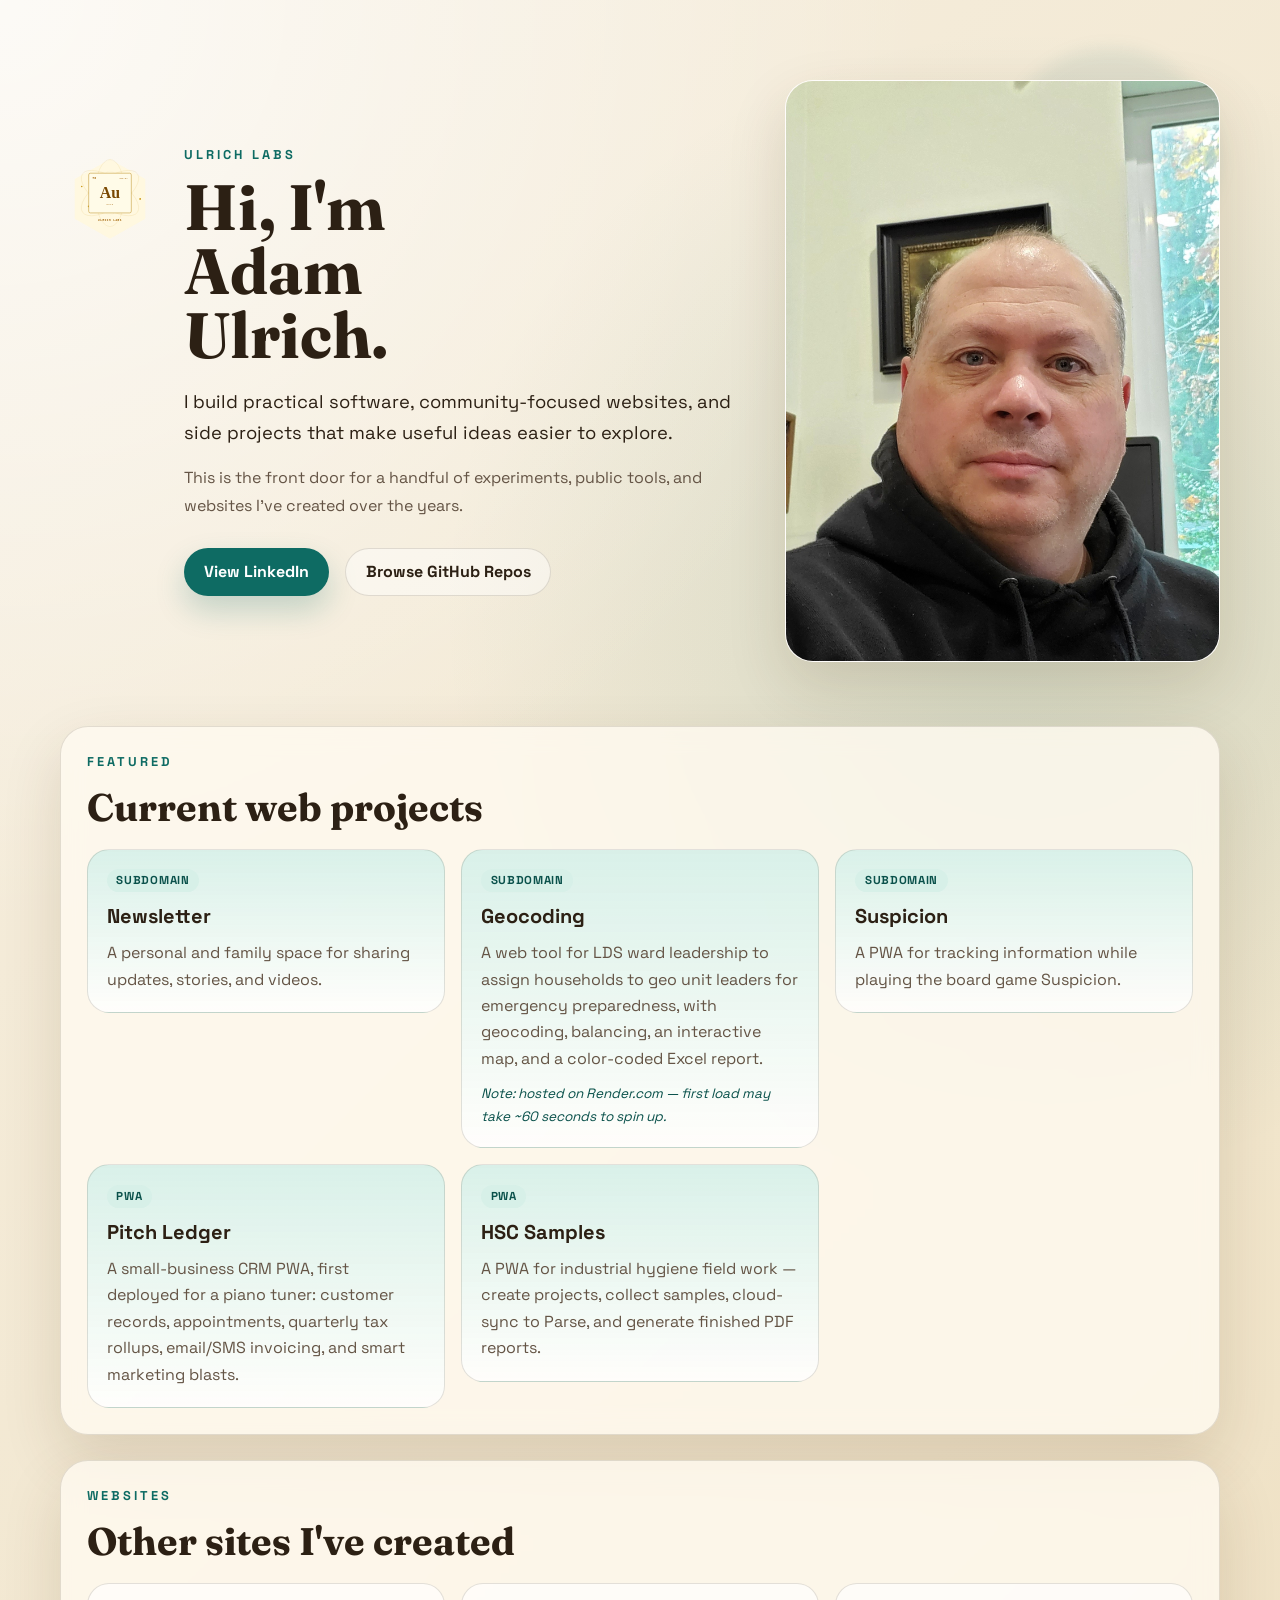
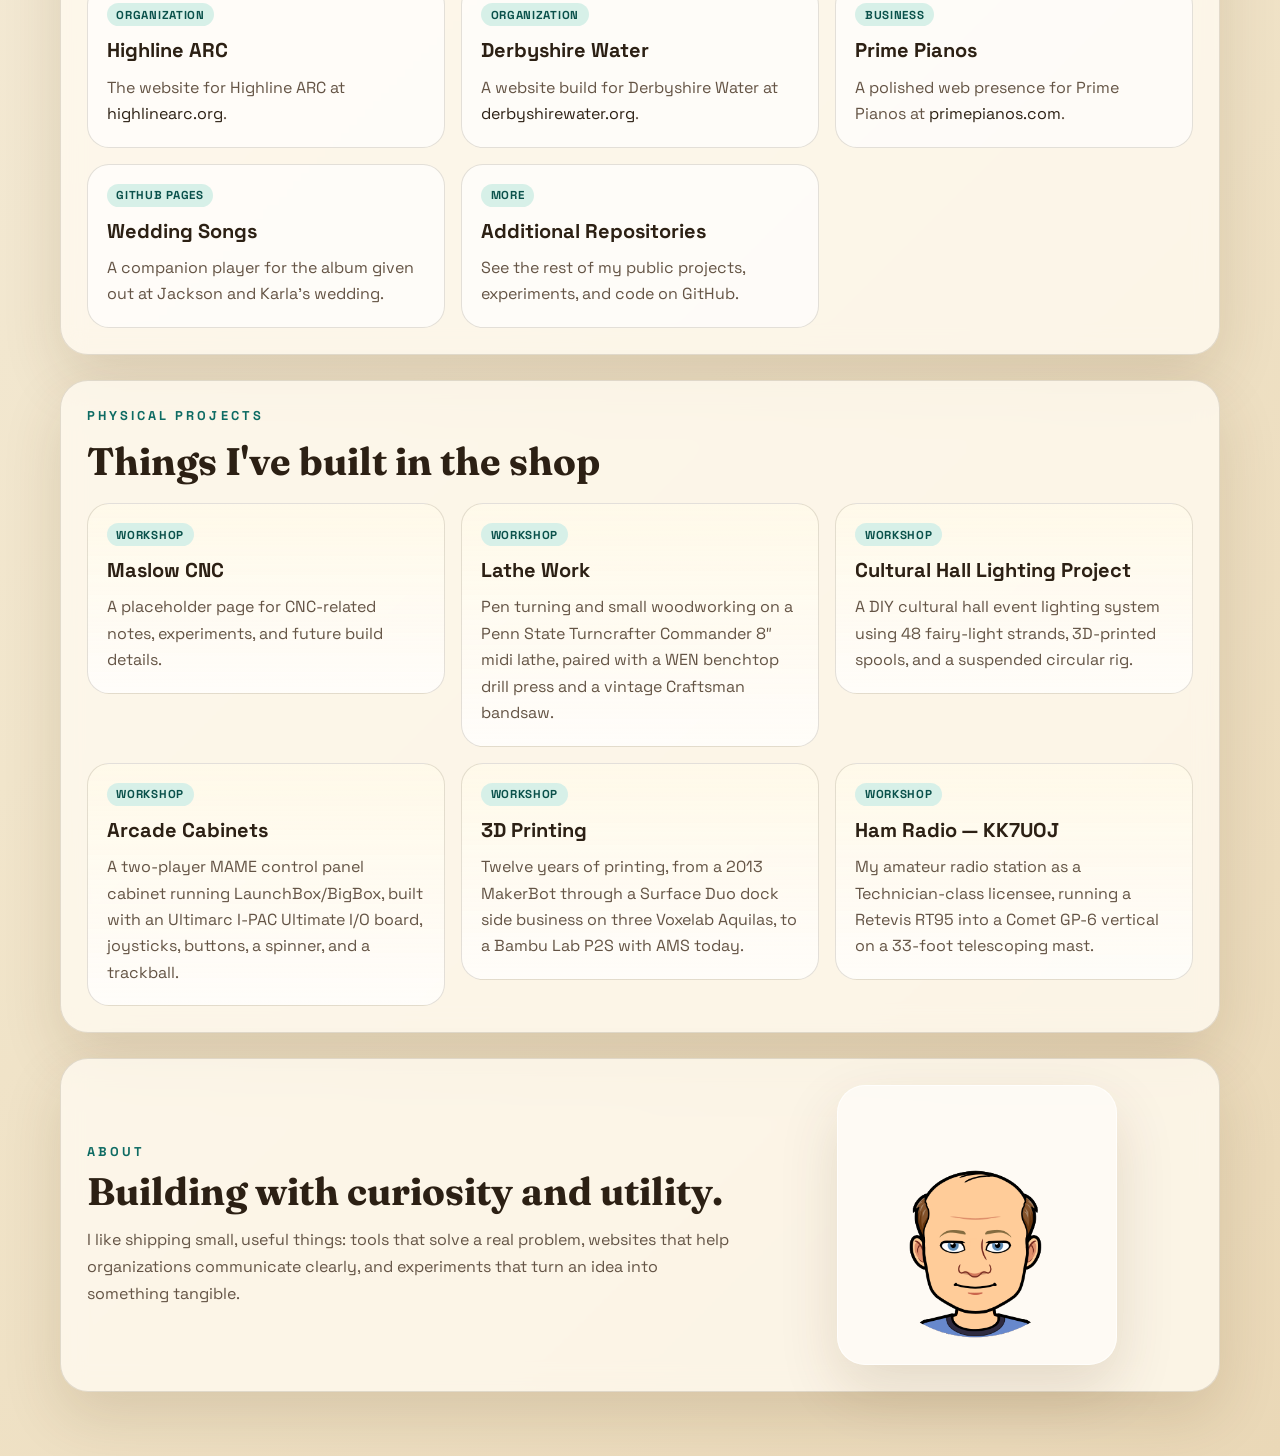
==== commit 4c824998: "add new projects" ====
--- a/index.html
+++ b/index.html
@@ -46,7 +46,7 @@
       <div class="hero-media">
         <div class="portrait-card">
           <img
-            src="images/20211103_090800-1742853880861.jpg"
+            src="images/adam-portrait.jpg"
             alt="Portrait of Adam Ulrich"
           >
         </div>
@@ -75,6 +75,16 @@
             <span class="card-tag">Subdomain</span>
             <h3>Suspicion</h3>
             <p>A PWA for tracking information while playing the board game Suspicion.</p>
+          </a>
+          <a class="project-card highlight" href="projects/small-business-crm.html">
+            <span class="card-tag">PWA</span>
+            <h3>Pitch Ledger</h3>
+            <p>A small-business CRM PWA, first deployed for a piano tuner: customer records, appointments, quarterly tax rollups, email/SMS invoicing, and smart marketing blasts.</p>
+          </a>
+          <a class="project-card highlight" href="projects/industrial-hygiene-samples.html">
+            <span class="card-tag">PWA</span>
+            <h3>HSC Samples</h3>
+            <p>A PWA for industrial hygiene field work — create projects, collect samples, cloud-sync to Parse, and generate finished PDF reports.</p>
           </a>
         </div>
       </section>
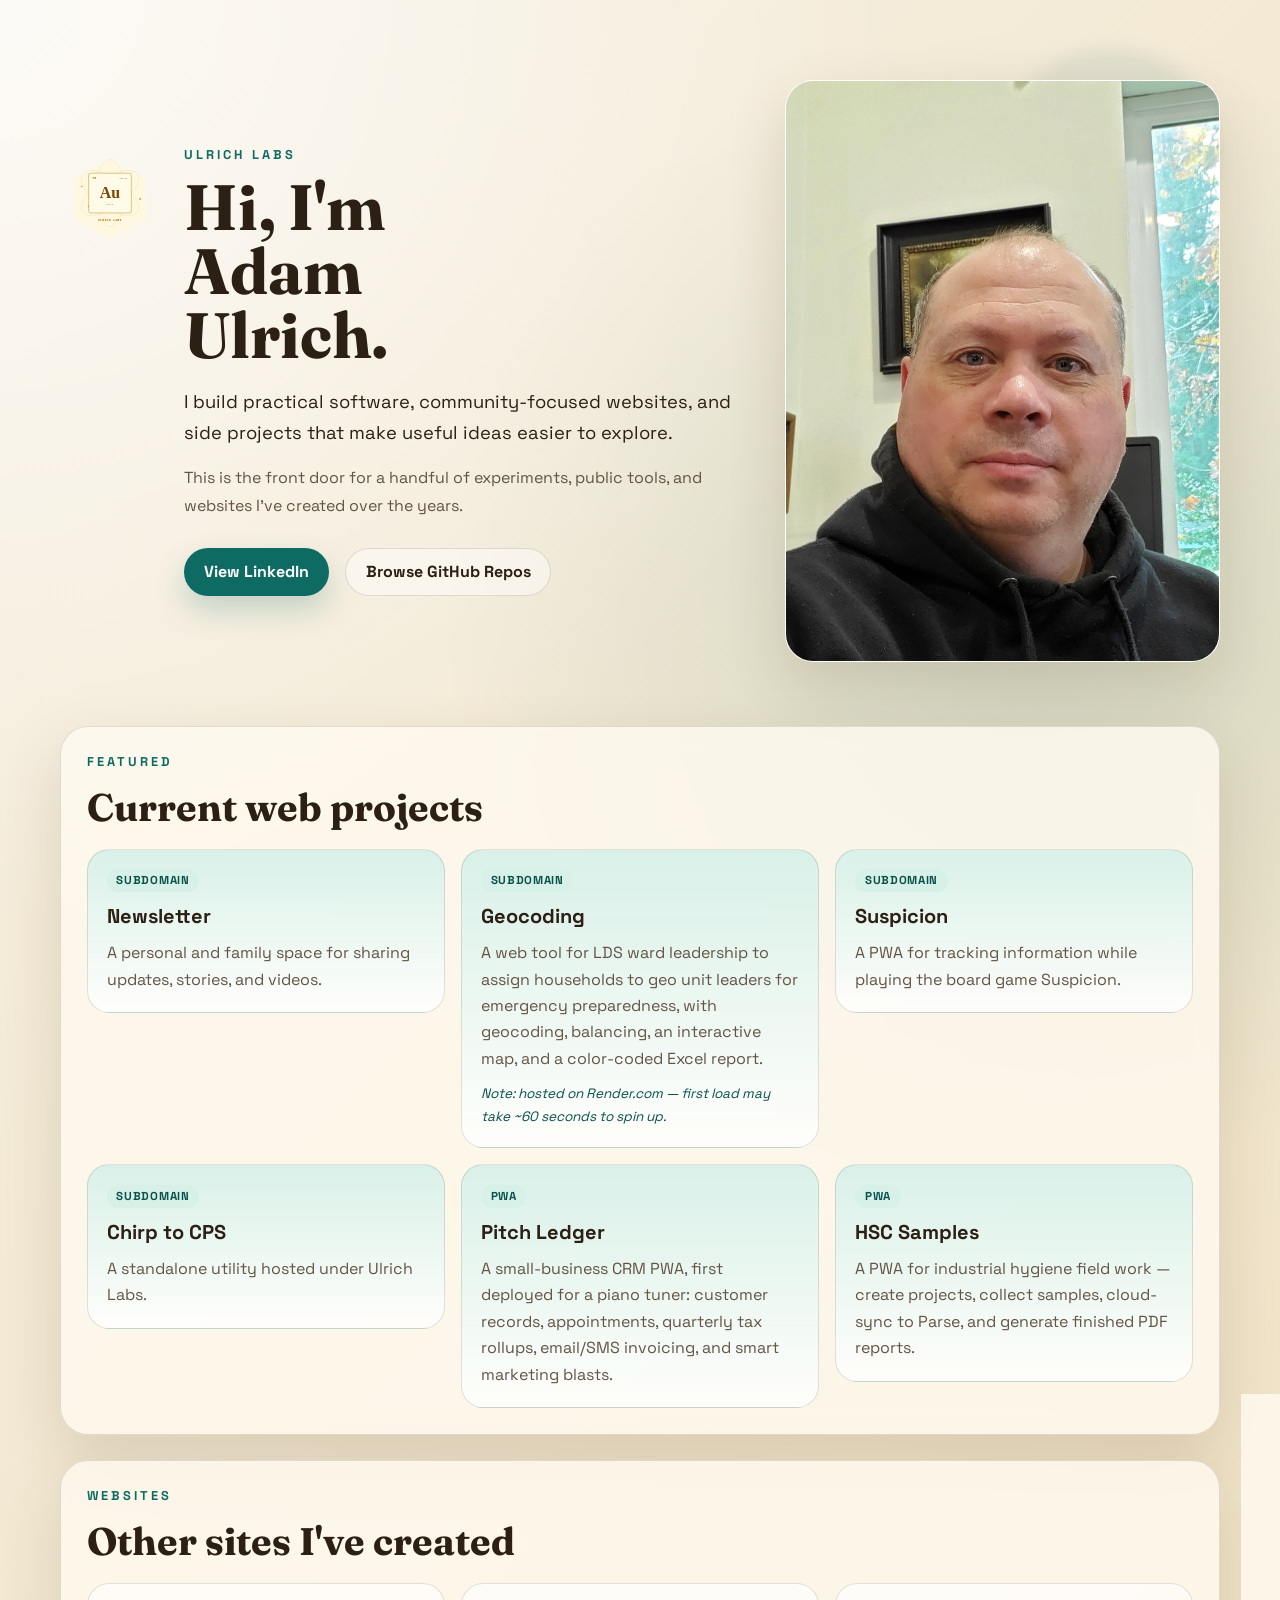
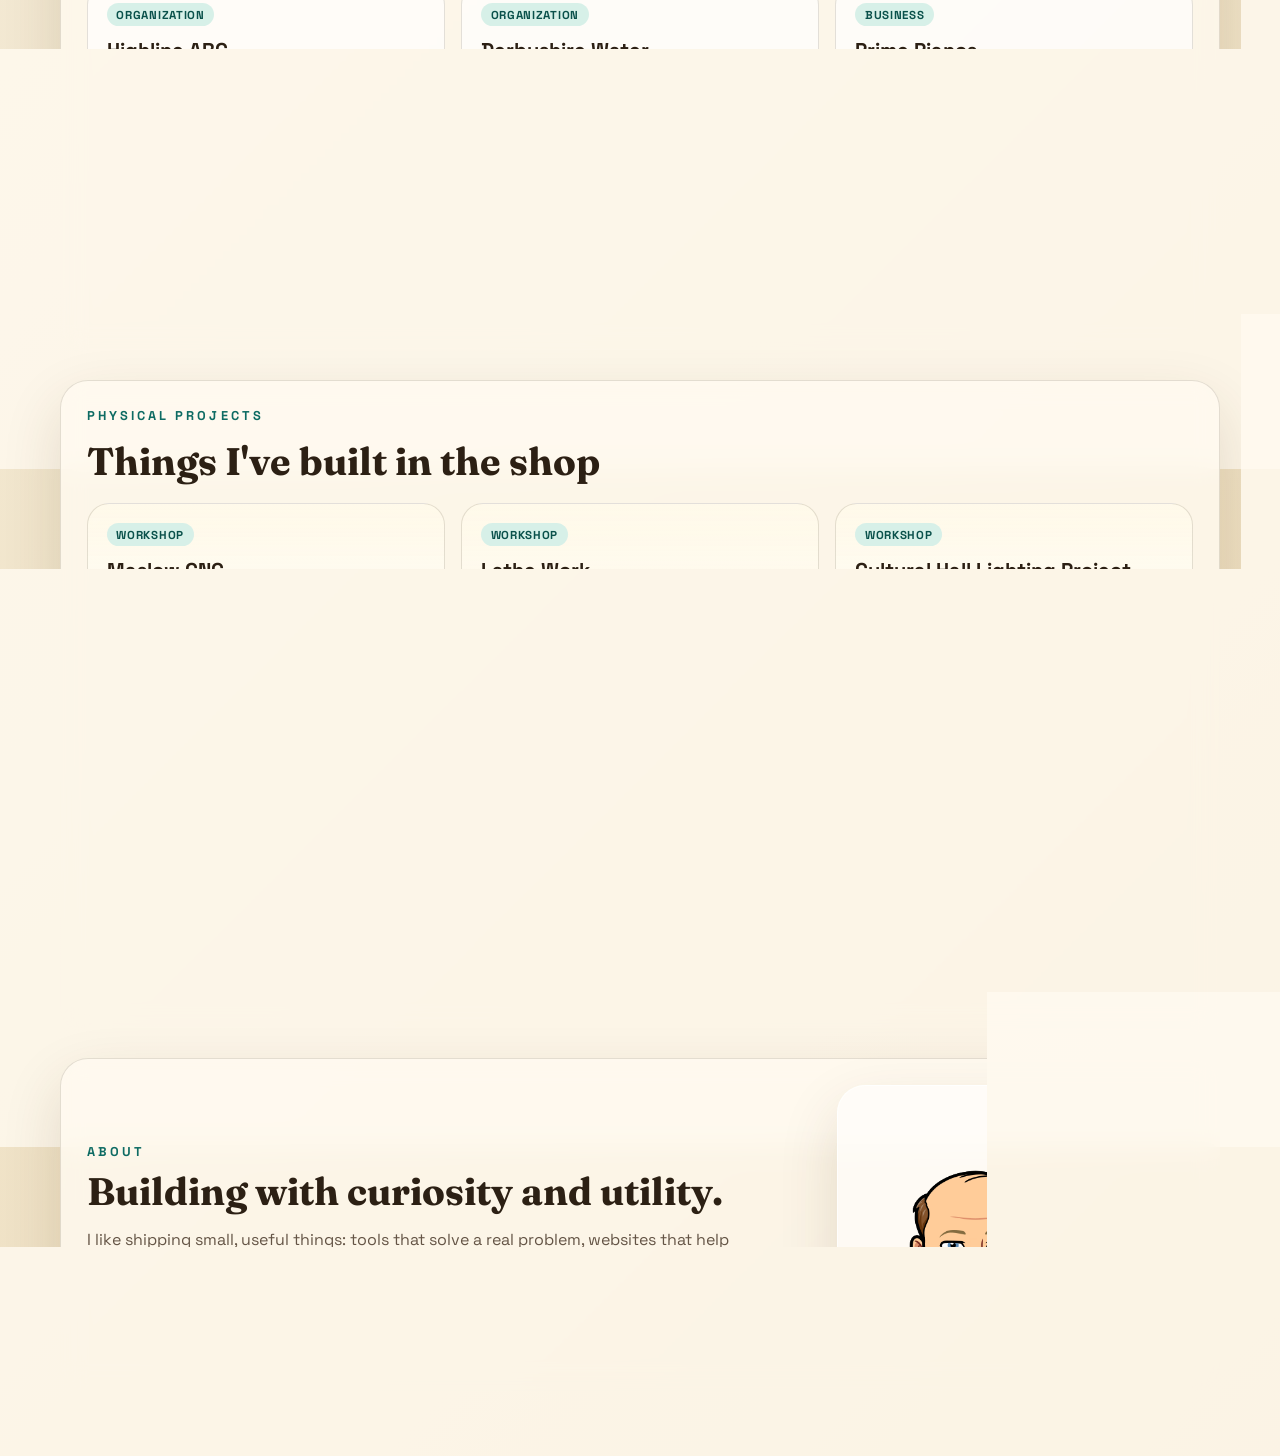
==== commit 3062846e: "update with latest project" ====
--- a/index.html
+++ b/index.html
@@ -75,6 +75,11 @@
             <span class="card-tag">Subdomain</span>
             <h3>Suspicion</h3>
             <p>A PWA for tracking information while playing the board game Suspicion.</p>
+          </a>
+          <a class="project-card highlight" href="https://chirp-to-cps.ulrichlabs.dev/" target="_blank" rel="noreferrer">
+            <span class="card-tag">Subdomain</span>
+            <h3>Chirp to CPS</h3>
+            <p>A standalone utility hosted under Ulrich Labs.</p>
           </a>
           <a class="project-card highlight" href="projects/small-business-crm.html">
             <span class="card-tag">PWA</span>
